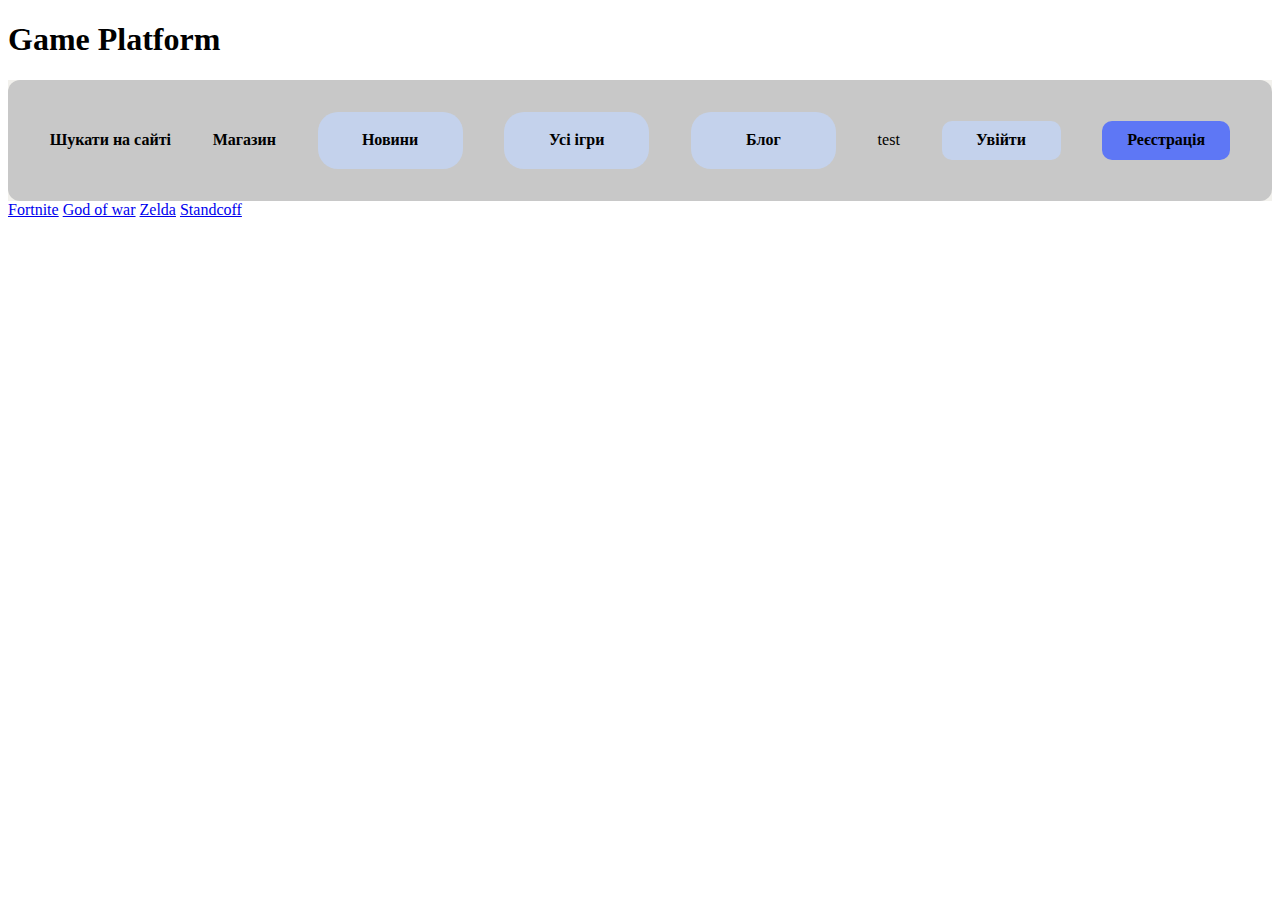
==== index.html @ e227f7af "test" ====
<!DOCTYPE html>
<html lang="en">
<head>
  <meta charset="UTF-8">
  <meta name="viewport" content="width=device-width, initial-scale=1.0">
  <title>Document</title>
  <link rel="stylesheet" href="style.css">
</head>
<body>
  <h1>Game Platform</h1>
  <header class="header">

    <div class="search-container">
      <div class="search-icon">
        <h4>Шукати на сайті</h4>
       </div>

        <div class="shot-icon">
          <h4>Магазин</h4>
        </div>

          <div class="news-section">
              <h4>Новини</h4>
          </div>

          <div class="games-section">
             <h4>Усі ігри</h4>
          </div>

             <div class="blog-section">
                <h4>Блог</h4>
             </div>
test
            <div class="login-section">
                    <h4>Увійти</h4>
            </div>

            <div class="sign-up-section">
                <h4>Реєстрація</h4>
            </div>
    </div>
  </header>

  <a href="games/fortine.html">Fortnite</a>
  <a href="games/god.html">God of war</a>
  <a href="games/zelda.html">Zelda</a>
  <a href="games/stand.html">Standcoff</a>
</body>
</html>
---- style.css ----
.header{
width: 100%;
height: 121px;
left: 0px;
top: 0px;
background: #F2F1ED;
}

.search-container{
align-items: center;
justify-content: space-evenly;
display: flex;
width: 100%;
height: 100%;
right: 50px;
left: 200px;
top: 43px;
background: #C8C8C8;
border-radius: 12px;
}

.shop-section{
align-items: center;
justify-content: center;
display: flex;
width: 145px;
height: 57px;
left: 610px;
top: 35px;
background: #C4D2EC;
border-radius: 20px;
}

.news-section{
    align-items: center;
    justify-content: center;
    display: flex;
top: 35px;
left: 290%;
width: 145px;
height: 57px;
background: #C4D2EC;
border-radius: 20px;
}

.games-section{
    align-items: center;
    justify-content: center;
    display: flex;
top: 35px;
left: 340%;
text-align: center;
width: 145px;
height: 57px;
background: #C4D2EC;
border-radius: 20px;
}

.blog-section{
    align-items: center;
    justify-content: center;
    display: flex;
right: 100px;
text-align: center;
width: 145px;
height: 57px;
left: 972px;
top: 35px;
background: #C4D2EC;
border-radius: 20px;
}

.login-section{
    align-items: center;
    justify-content: center;
    display: flex;
right: 97%;
width: 119px;
height: 39px;
left: 1158px;
top: 15px;
background: #C4D2EC;
border-radius: 10px;
}

.sign-up-section{
    align-items: center;
    justify-content: center;
    display: flex;
right: 100%;
width: 128px;
height: 39px;
left: 1298px;
top: 15px;
background: #5E77F5;
border-radius: 10px;
}
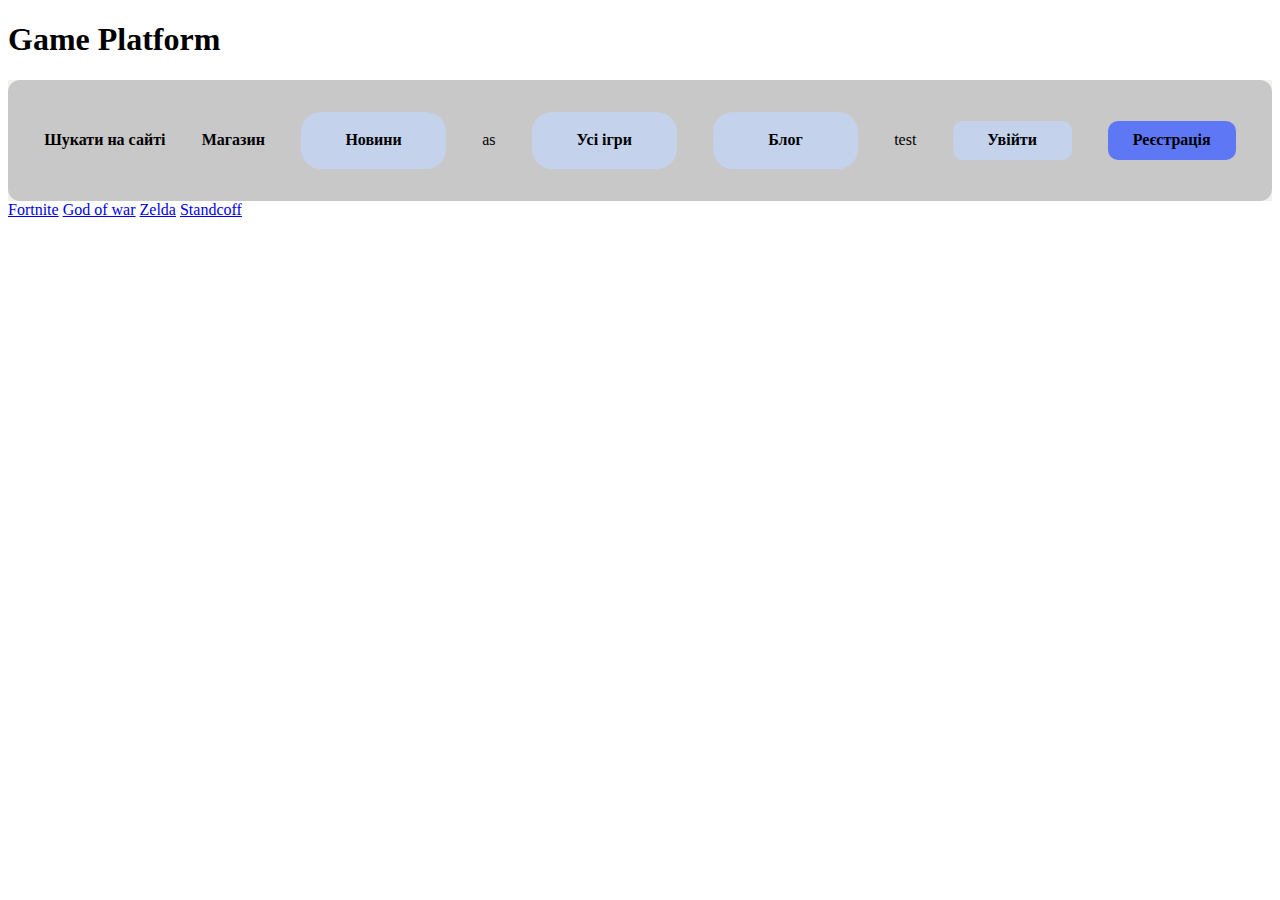
==== commit da6895e0: "ts" ====
--- a/index.html
+++ b/index.html
@@ -22,7 +22,7 @@
           <div class="news-section">
               <h4>Новини</h4>
           </div>
-
+as
           <div class="games-section">
              <h4>Усі ігри</h4>
           </div>
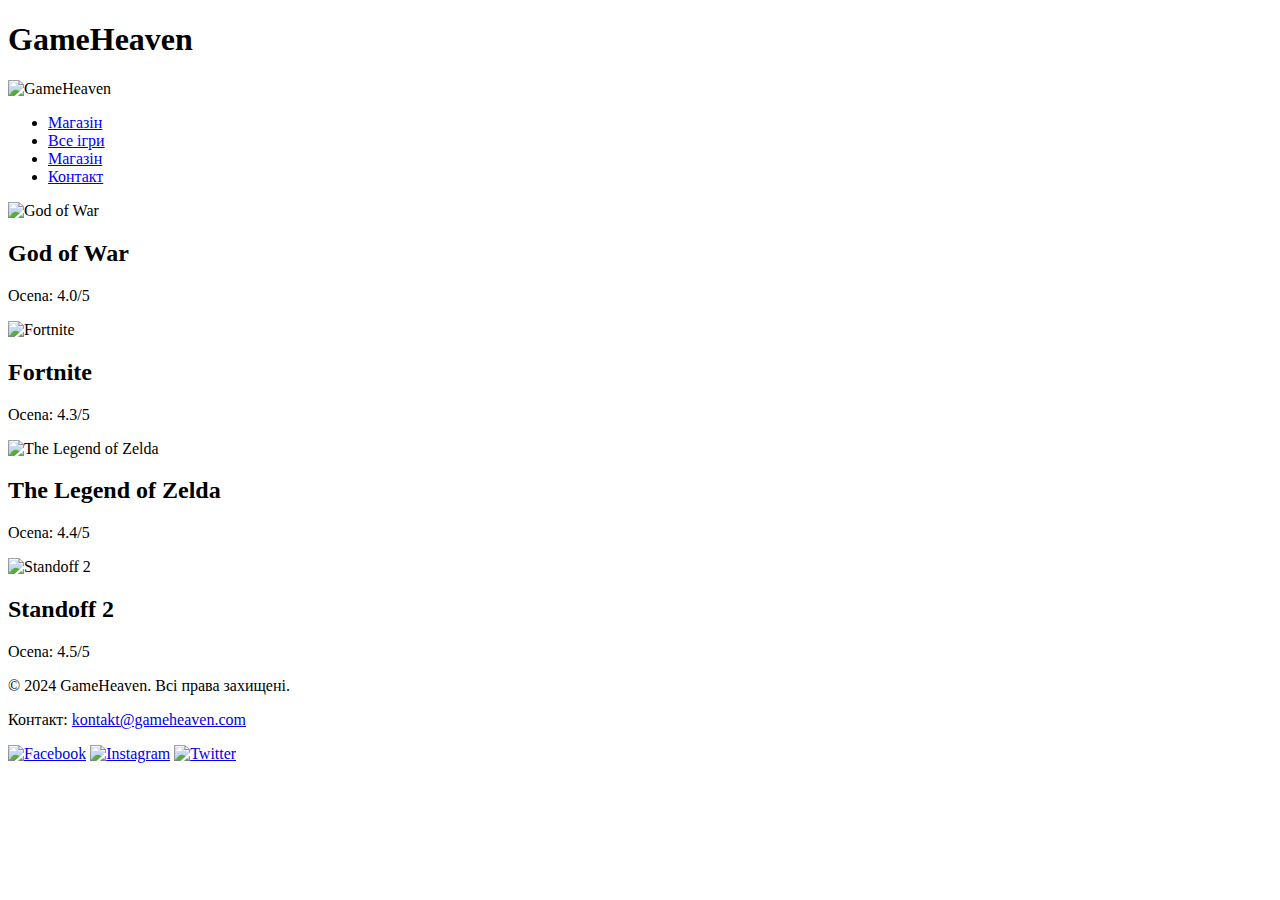
==== commit 4ba08c02: "Merge remote-tracking branch 'origin/main-section'" ====
--- a/index.html
+++ b/index.html
@@ -1,49 +1,60 @@
 <!DOCTYPE html>
-<html lang="en">
+<html lang="uk">
 <head>
-  <meta charset="UTF-8">
-  <meta name="viewport" content="width=device-width, initial-scale=1.0">
-  <title>Document</title>
-  <link rel="stylesheet" href="style.css">
+    <meta charset="UTF-8">
+    <meta name="viewport" content="width=device-width, initial-scale=1.0">
+    <title>Ігрова платформа</title>
+    <link rel="stylesheet" href="style.css">
 </head>
 <body>
-  <h1>Game Platform</h1>
-  <header class="header">
+    <header>
+        <h1>GameHeaven</h1>
+        <img src="PS4.jpg" alt="GameHeaven">
 
-    <div class="search-container">
-      <div class="search-icon">
-        <h4>Шукати на сайті</h4>
-       </div>
+        <nav>
+            <ul>
+                <li><a href="#">Магазін</a></li>
+                <li><a href="#">Все ігри</a></li>
+                <li><a href="#">Магазін</a></li>
+                <li><a href="#">Контакт</a></li>
+            </ul>
+        </nav>
+    </header>
 
-        <div class="shot-icon">
-          <h4>Магазин</h4>
+    <section class="games-section">
+        <div class="game">
+            <img src="https://image.api.playstation.com/vulcan/ap/rnd/202207/1210/aqZdSwWyy9JcQ66BxHDKrky6.jpg" alt="God of War">
+
+            <h2>God of War</h2>
+            <p>Ocena: 4.0/5</p>
         </div>
+        <div class="game">
+            <img src="https://cdn1.epicgames.com/offer/fn/Blade_2560x1440_2560x1440-95718a8046a942675a0bc4d27560e2bb?h=270&quality=medium&resize=1&w=480" alt="Fortnite">
+            <h2>Fortnite</h2>
+            <p>Ocena: 4.3/5</p>
+        </div>
+        <div class="game">
+            <img src="https://upload.wikimedia.org/wikipedia/en/c/c6/The_Legend_of_Zelda_Breath_of_the_Wild.jpg" alt="The Legend of Zelda">
+            <h2>The Legend of Zelda</h2>
+            <p>Ocena: 4.4/5</p>
+        </div>
+        <div class="game">
+            <img src="https://play-lh.googleusercontent.com/0mJuxwS-XI21njoPFuBk2MIkhQF0dFH2sKQcSPOxJJMB72Je9hNnyhGgHhDcouRoihI" alt="Standoff 2">
 
-          <div class="news-section">
-              <h4>Новини</h4>
-          </div>
-as
-          <div class="games-section">
-             <h4>Усі ігри</h4>
-          </div>
 
-             <div class="blog-section">
-                <h4>Блог</h4>
-             </div>
-test
-            <div class="login-section">
-                    <h4>Увійти</h4>
-            </div>
+            <h2>Standoff 2</h2>
+            <p>Ocena: 4.5/5</p>
+        </div>
+    </section>
 
-            <div class="sign-up-section">
-                <h4>Реєстрація</h4>
-            </div>
-    </div>
-  </header>
-
-  <a href="games/fortine.html">Fortnite</a>
-  <a href="games/god.html">God of war</a>
-  <a href="games/zelda.html">Zelda</a>
-  <a href="games/stand.html">Standcoff</a>
+    <footer>
+        <p>&copy; 2024 GameHeaven. Всі права захищені.</p>
+        <p>Контакт: <a href="mailto:kontakt@gameheaven.com">kontakt@gameheaven.com</a></p>
+        <div class="social-icons">
+            <a href="#"><img src="https://upload.wikimedia.org/wikipedia/commons/thumb/c/cd/Facebook_logo_%28square%29.png/640px-Facebook_logo_%28square%29.png" alt="Facebook"></a>
+            <a href="#"><img src="https://upload.wikimedia.org/wikipedia/commons/thumb/e/e7/Instagram_logo_2016.svg/2048px-Instagram_logo_2016.svg.png" alt="Instagram"></a>
+            <a href="#"><img src="https://e7.pngegg.com/pngimages/708/311/png-clipart-icon-logo-twitter-logo-twitter-logo-blue-social-media-thumbnail.png" alt="Twitter"></a>
+        </div>
+    </footer>
 </body>
 </html>
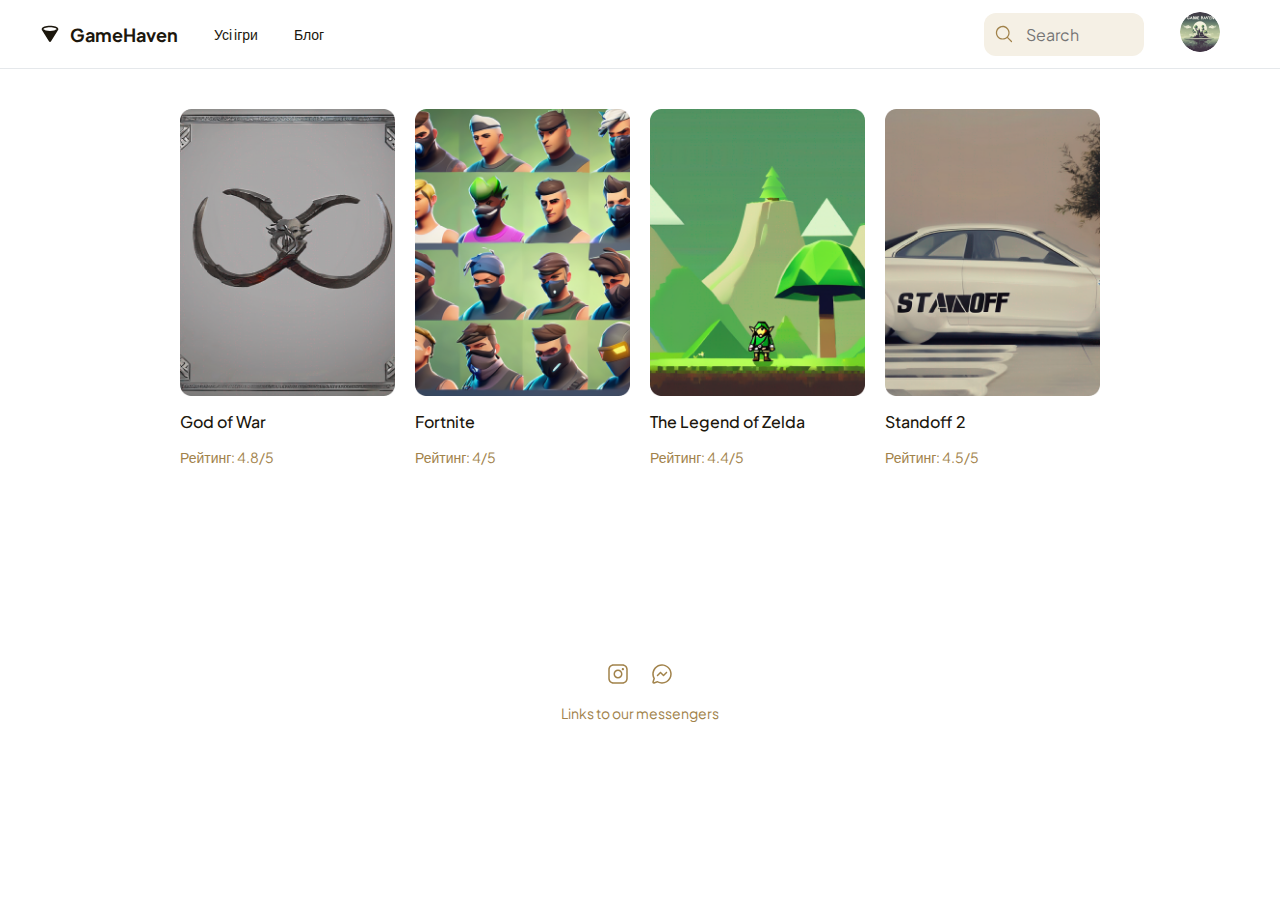
==== commit b73bd23f: "total refactor" ====
--- a/index.html
+++ b/index.html
@@ -1,60 +1,67 @@
 <!DOCTYPE html>
-<html lang="uk">
-<head>
-    <meta charset="UTF-8">
-    <meta name="viewport" content="width=device-width, initial-scale=1.0">
-    <title>Ігрова платформа</title>
-    <link rel="stylesheet" href="style.css">
-</head>
-<body>
-    <header>
-        <h1>GameHeaven</h1>
-        <img src="PS4.jpg" alt="GameHeaven">
+<html lang="en">
+  <head>
+    <meta charset="UTF-8" />
+    <meta name="viewport" content="width=device-width, initial-scale=1.0" />
+    <title>GameHaven</title>
+    <link rel="stylesheet" href="styles.css" />
+    <link
+      href="https://fonts.googleapis.com/css2?family=Plus+Jakarta+Sans:wght@400;500&display=swap"
+      rel="stylesheet"
+    />
+  </head>
+  <body>
+    <main>
+      <div class="main_container">
+        <section class="game-grid">
+          <div class="game-card">
+            <a href="/components/games/god-of-war/god-of-war-layout.html">
+              <img
+                src="imgs/covers/go_of_war_cover.png"
+                alt="God of War"
+                class="game-image"
+              />
+              <h2 class="game-title">God of War</h2>
+              <p class="game-rating">Рейтинг: 4.8/5</p>
+            </a>
+          </div>
+          <div class="game-card">
+            <a href="/components/games/fortnite/fortnite-layout.html">
+              <img
+                src="imgs/covers/fortnie_cover.png"
+                alt="Fortnite"
+                class="game-image"
+              />
+              <h2 class="game-title">Fortnite</h2>
+              <p class="game-rating">Рейтинг: 4/5</p>
+            </a>
+          </div>
+          <div class="game-card">
+            <a href="/components/games/zelda/zelda-layout.html">
+              <img
+                src="imgs/covers/zelda_cover.png"
+                alt="The Legend of Zelda"
+                class="game-image"
+              />
+              <h2 class="game-title">The Legend of Zelda</h2>
+              <p class="game-rating">Рейтинг: 4.4/5</p>
+            </a>
+          </div>
+          <div class="game-card">
+            <a href="/components/games/standoff/standoff-layout.html">
+              <img
+                src="imgs/covers/standoff_cover.png"
+                alt="Standoff 2"
+                class="game-image"
+              />
+              <h2 class="game-title">Standoff 2</h2>
+              <p class="game-rating">Рейтинг: 4.5/5</p>
+            </a>
+          </div>
+        </section>
+      </div>
+    </main>
 
-        <nav>
-            <ul>
-                <li><a href="#">Магазін</a></li>
-                <li><a href="#">Все ігри</a></li>
-                <li><a href="#">Магазін</a></li>
-                <li><a href="#">Контакт</a></li>
-            </ul>
-        </nav>
-    </header>
-
-    <section class="games-section">
-        <div class="game">
-            <img src="https://image.api.playstation.com/vulcan/ap/rnd/202207/1210/aqZdSwWyy9JcQ66BxHDKrky6.jpg" alt="God of War">
-
-            <h2>God of War</h2>
-            <p>Ocena: 4.0/5</p>
-        </div>
-        <div class="game">
-            <img src="https://cdn1.epicgames.com/offer/fn/Blade_2560x1440_2560x1440-95718a8046a942675a0bc4d27560e2bb?h=270&quality=medium&resize=1&w=480" alt="Fortnite">
-            <h2>Fortnite</h2>
-            <p>Ocena: 4.3/5</p>
-        </div>
-        <div class="game">
-            <img src="https://upload.wikimedia.org/wikipedia/en/c/c6/The_Legend_of_Zelda_Breath_of_the_Wild.jpg" alt="The Legend of Zelda">
-            <h2>The Legend of Zelda</h2>
-            <p>Ocena: 4.4/5</p>
-        </div>
-        <div class="game">
-            <img src="https://play-lh.googleusercontent.com/0mJuxwS-XI21njoPFuBk2MIkhQF0dFH2sKQcSPOxJJMB72Je9hNnyhGgHhDcouRoihI" alt="Standoff 2">
-
-
-            <h2>Standoff 2</h2>
-            <p>Ocena: 4.5/5</p>
-        </div>
-    </section>
-
-    <footer>
-        <p>&copy; 2024 GameHeaven. Всі права захищені.</p>
-        <p>Контакт: <a href="mailto:kontakt@gameheaven.com">kontakt@gameheaven.com</a></p>
-        <div class="social-icons">
-            <a href="#"><img src="https://upload.wikimedia.org/wikipedia/commons/thumb/c/cd/Facebook_logo_%28square%29.png/640px-Facebook_logo_%28square%29.png" alt="Facebook"></a>
-            <a href="#"><img src="https://upload.wikimedia.org/wikipedia/commons/thumb/e/e7/Instagram_logo_2016.svg/2048px-Instagram_logo_2016.svg.png" alt="Instagram"></a>
-            <a href="#"><img src="https://e7.pngegg.com/pngimages/708/311/png-clipart-icon-logo-twitter-logo-twitter-logo-blue-social-media-thumbnail.png" alt="Twitter"></a>
-        </div>
-    </footer>
-</body>
+    <script src="/js/load-components.js"></script>
+  </body>
 </html>
--- a/styles.css
+++ b/styles.css
@@ -0,0 +1,88 @@
+body {
+  font-family: "Plus Jakarta Sans", sans-serif;
+  color: #1c170d;
+  margin: 0;
+  padding: 0;
+  box-sizing: border-box;
+}
+
+h1 {
+  font-size: 2rem;
+  font-weight: 600;
+}
+
+main {
+  display: flex;
+  align-items: center;
+  justify-content: center;
+  padding: 20px;
+}
+
+.main_container {
+  max-width: 960px;
+}
+
+.game-grid {
+  display: grid;
+  grid-template-columns: repeat(4, 1fr);
+  gap: 20px;
+  padding: 20px;
+}
+
+.game-card {
+  text-align: left;
+  transition: 0.3s;
+}
+
+.game-card:hover {
+  transform: scale(1.05);
+}
+
+.game-card a {
+  text-decoration: none;
+  color: inherit;
+}
+
+.game-image {
+  width: 100%;
+  max-width: 223px;
+  aspect-ratio: 3 / 4;
+  object-fit: cover;
+  border-radius: 8px;
+}
+
+.game-title {
+  font-family: "Plus Jakarta Sans", sans-serif;
+  font-size: 16px;
+  font-weight: 500;
+  line-height: 24px;
+  margin-top: 10px;
+  color: #1c170d;
+}
+
+.game-rating {
+  font-family: "Plus Jakarta Sans", sans-serif;
+  font-size: 14px;
+  font-weight: 400;
+  line-height: 21px;
+  color: #a1824a;
+  margin-top: 5px;
+}
+
+@media (max-width: 1200px) {
+  .game-grid {
+    grid-template-columns: repeat(3, 1fr);
+  }
+}
+
+@media (max-width: 992px) {
+  .game-grid {
+    grid-template-columns: repeat(2, 1fr);
+  }
+}
+
+@media (max-width: 576px) {
+  .game-grid {
+    grid-template-columns: 1fr;
+  }
+}
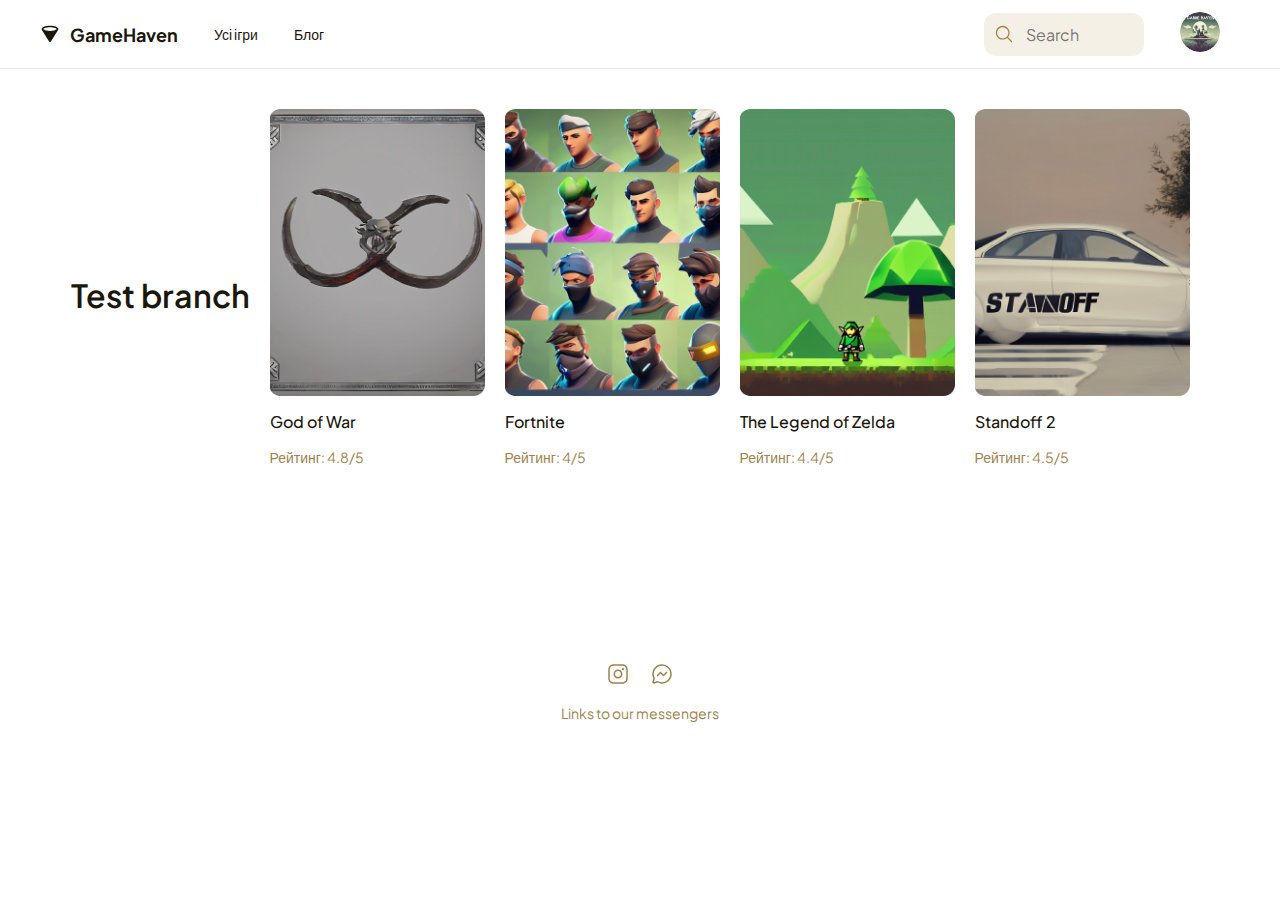
==== commit 4536dd7d: "add test heading" ====
--- a/index.html
+++ b/index.html
@@ -12,6 +12,7 @@
   </head>
   <body>
     <main>
+      <h1>Test branch</h1>
       <div class="main_container">
         <section class="game-grid">
           <div class="game-card">
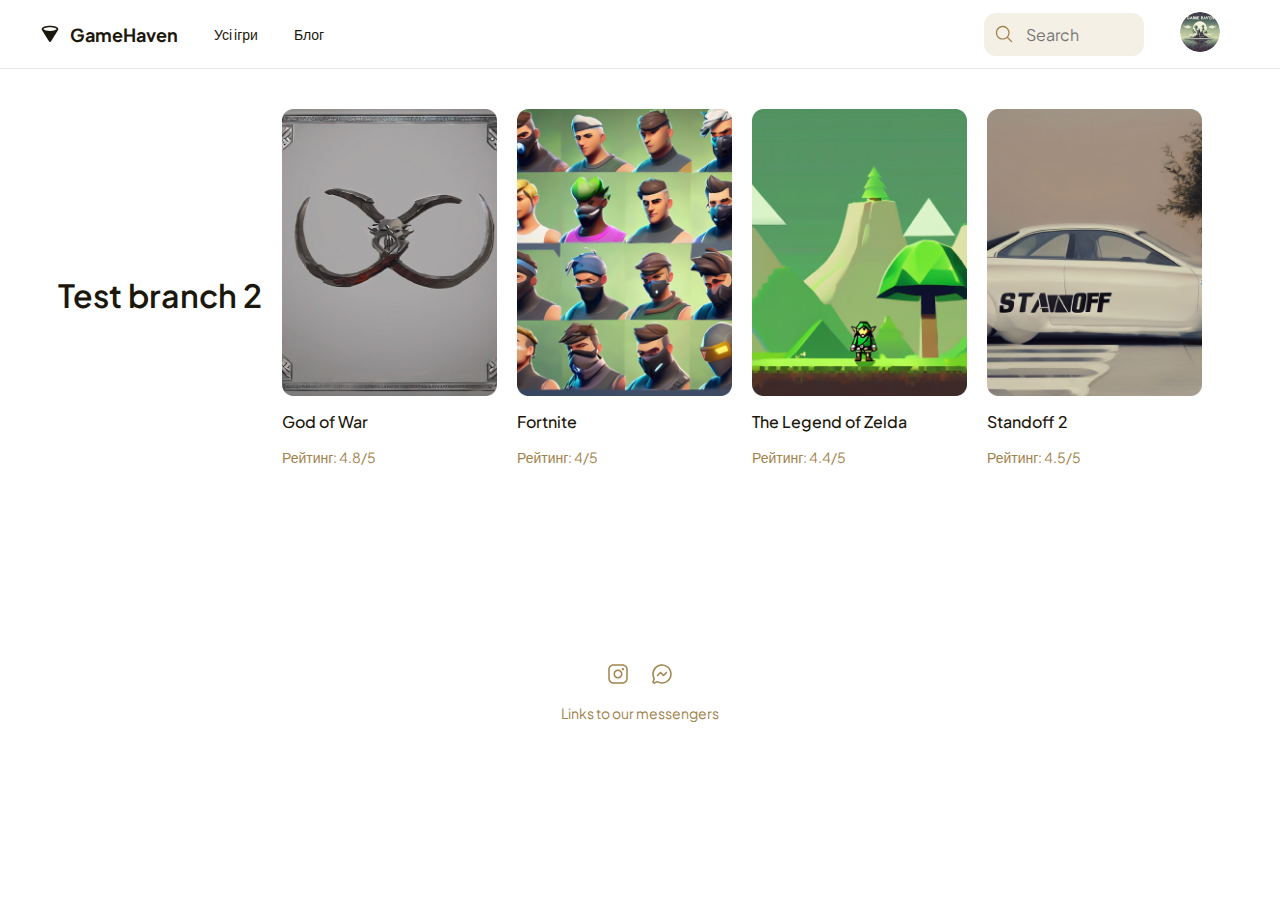
==== commit 39730151: "total refactor" ====
--- a/index.html
+++ b/index.html
@@ -12,7 +12,7 @@
   </head>
   <body>
     <main>
-      <h1>Test branch</h1>
+      <h1>Test branch 2</h1>
       <div class="main_container">
         <section class="game-grid">
           <div class="game-card">
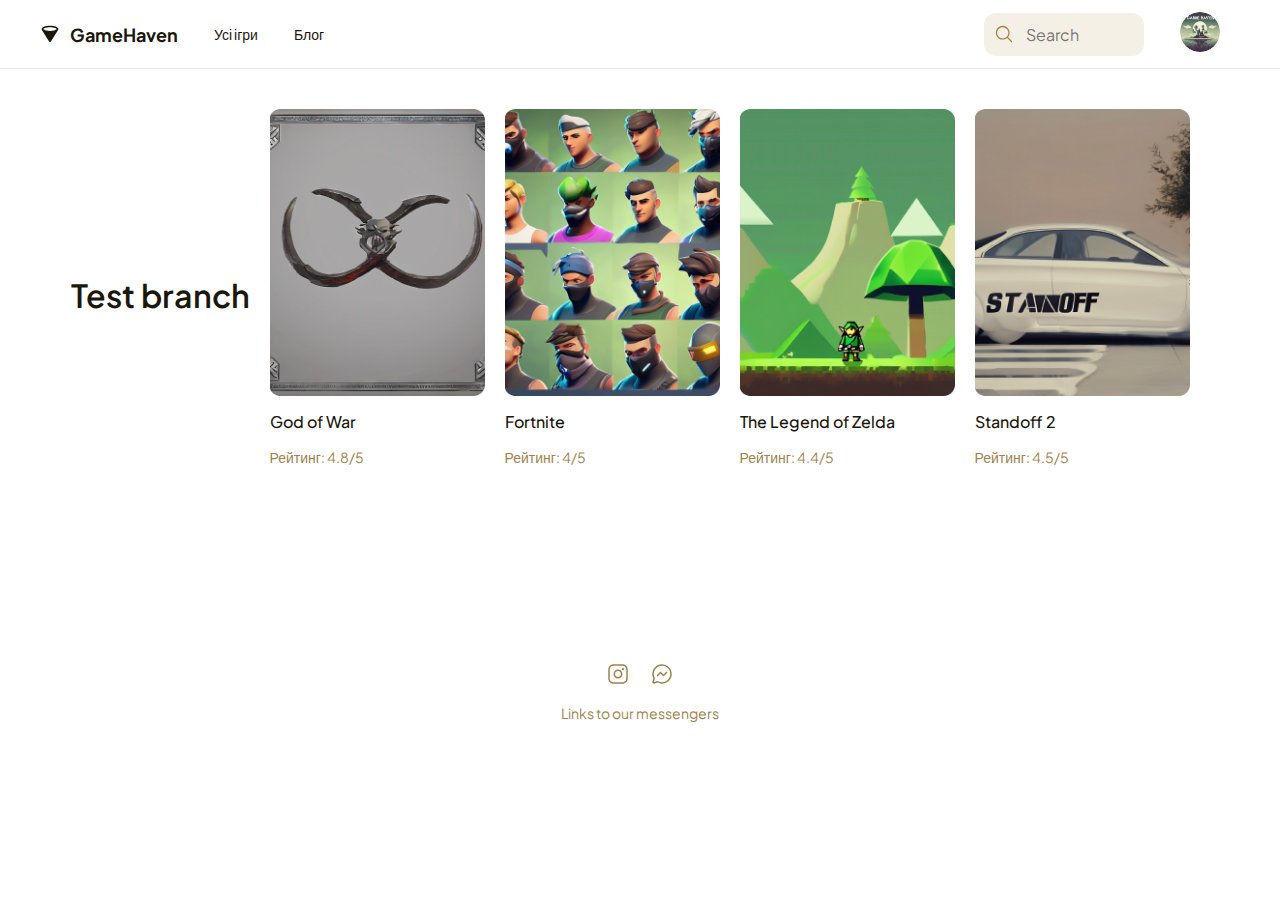
==== commit bfc2f537: "total refactor" ====
--- a/index.html
+++ b/index.html
@@ -12,7 +12,7 @@
   </head>
   <body>
     <main>
-      <h1>Test branch 2</h1>
+      <h1>Test branch</h1>
       <div class="main_container">
         <section class="game-grid">
           <div class="game-card">
